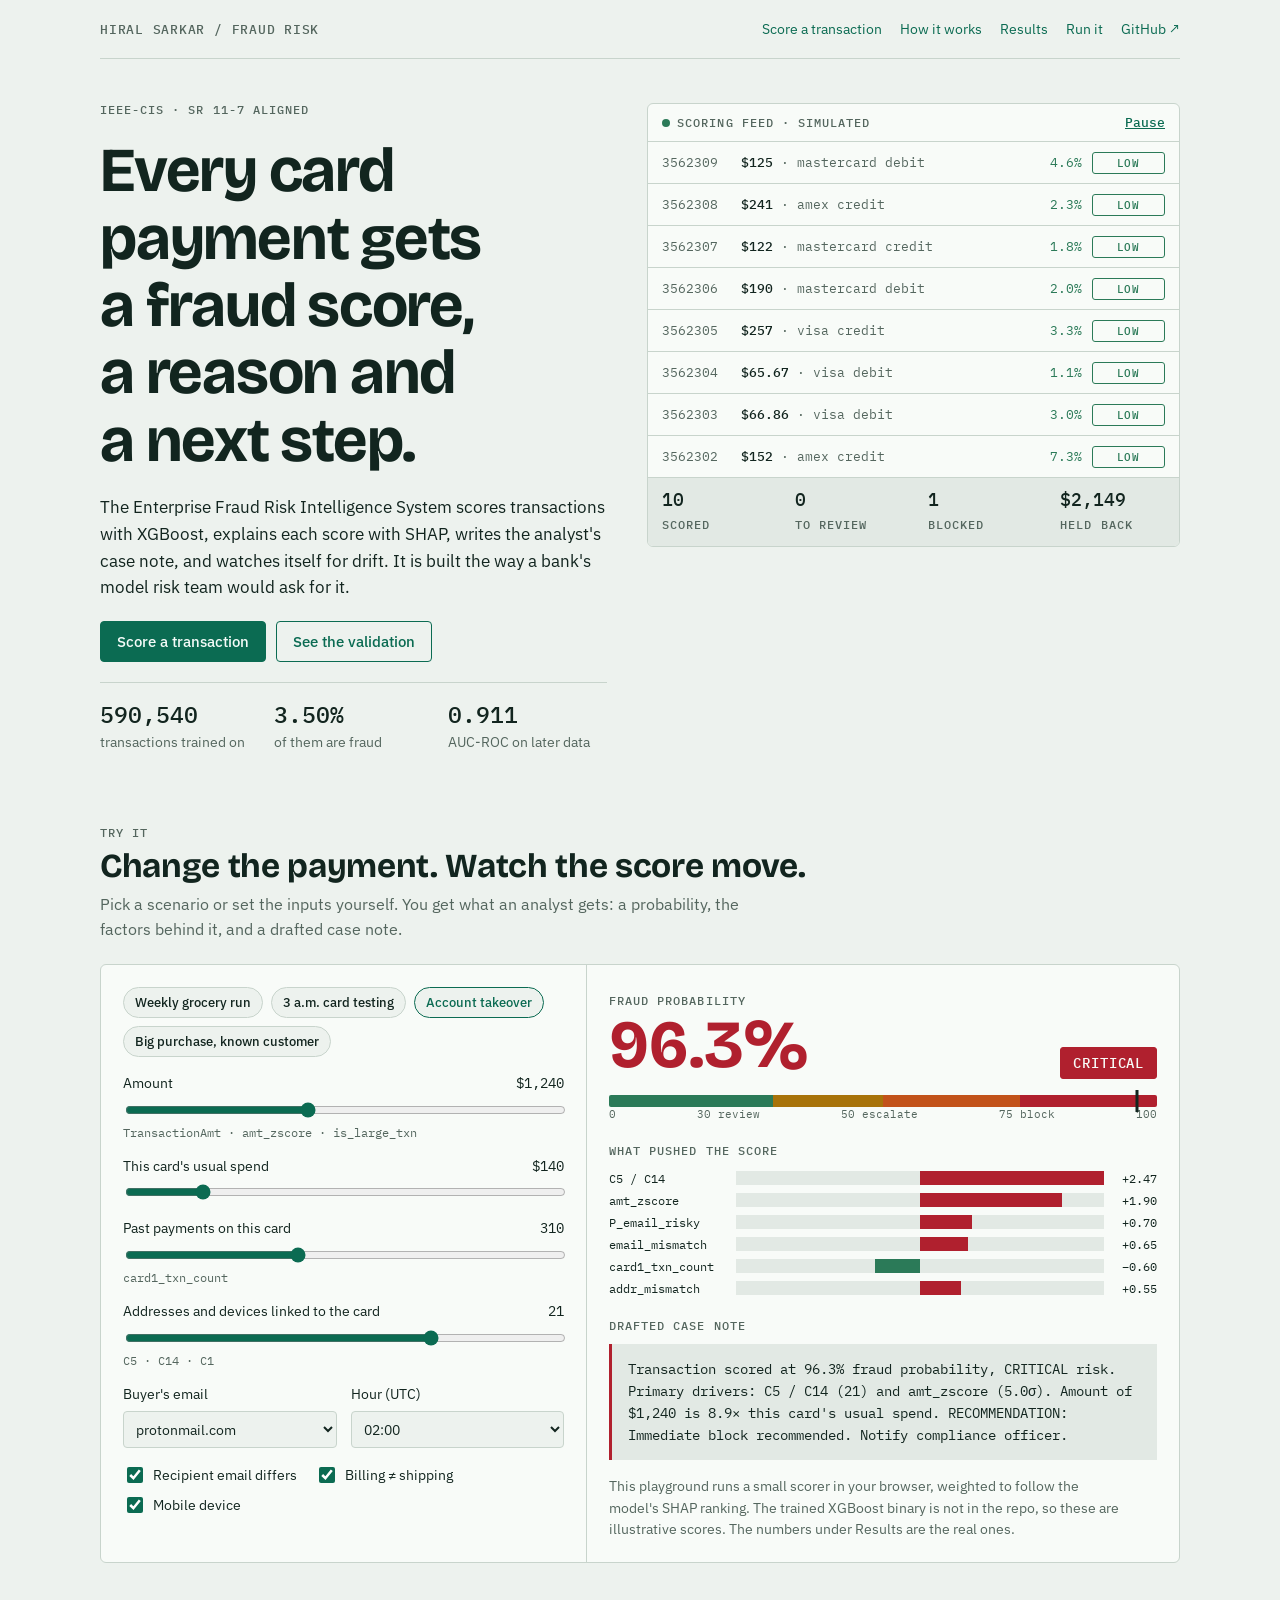
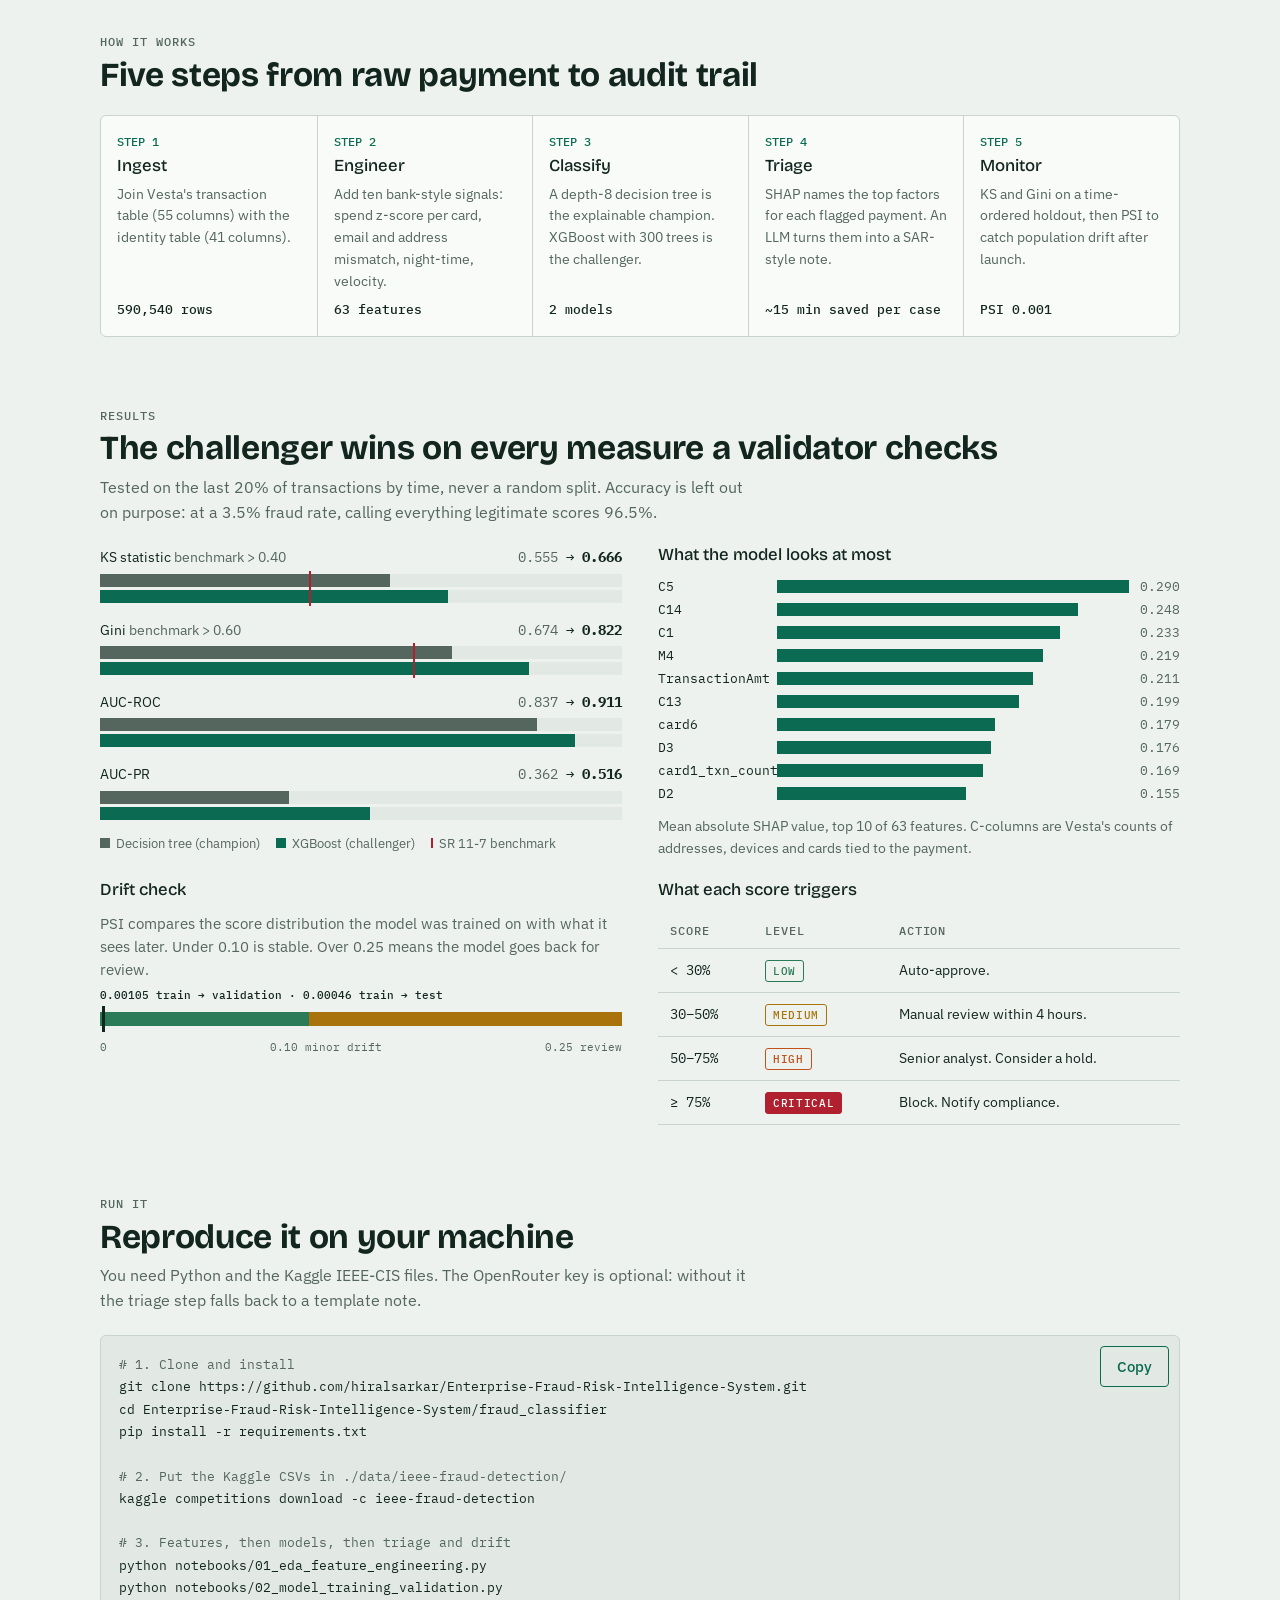
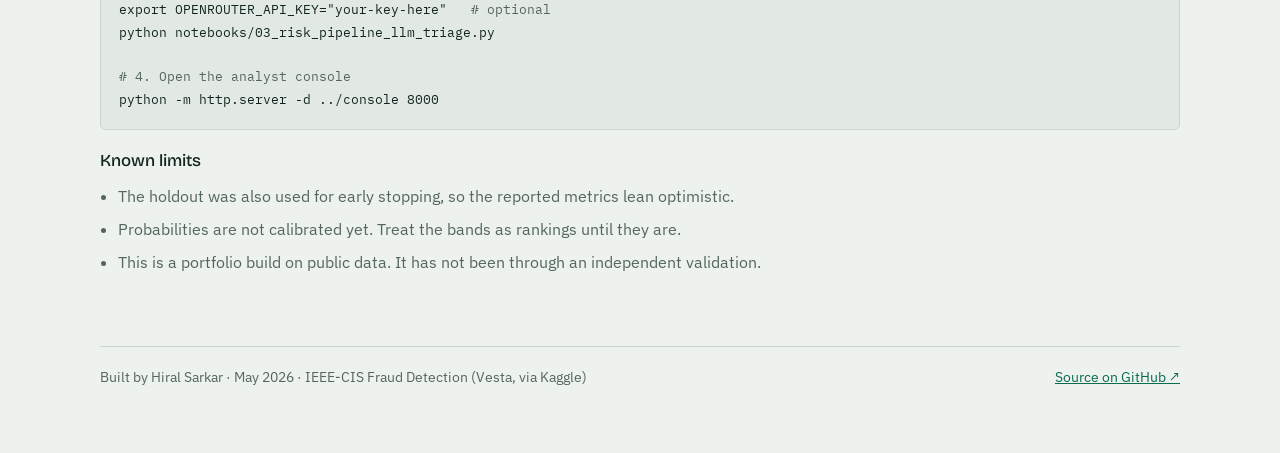
==== docs/index.html @ e35edb9e "Add showcase site and rewrite README Add docs/index.html: a static showcase with a live scoring feed" ====
<!doctype html>
<html lang="en">
<head>
<meta charset="utf-8">
<meta name="viewport" content="width=device-width, initial-scale=1">
<title>Fraud Risk Intelligence System</title>
<meta name="description" content="A fraud detection pipeline on the IEEE-CIS dataset: XGBoost scoring, SHAP explanations, drafted case notes and drift monitoring, built to SR 11-7 standards.">
<link rel="stylesheet" href="https://fonts.googleapis.com/css2?family=Bricolage+Grotesque:opsz,wght@12..96,500;12..96,700&family=IBM+Plex+Sans:wght@400;500;600&family=IBM+Plex+Mono:wght@400;500&display=swap">
<style>
html{-webkit-text-size-adjust:100%}body{margin:0}img{max-width:100%}[hidden]{display:none!important}
/* Layout: security-paper ground, a live scoring feed as the hero, then one long column of working sections. */
:root{
  --bg:#edf2ee; --surface:#f8fbf8; --sunk:#e2e9e4; --ink:#12251f; --muted:#54665e; --line:#c8d4cc;
  --accent:#0b6b52; --on-accent:#f4fbf8;
  --low:#2b7a58; --med:#a8730a; --high:#c2521a; --crit:#b0202e;
  --display:"Bricolage Grotesque","IBM Plex Sans",system-ui,sans-serif;
  --body:"IBM Plex Sans",system-ui,-apple-system,"Segoe UI",sans-serif;
  --mono:"IBM Plex Mono",ui-monospace,SFMono-Regular,Menlo,monospace;
}
@media (prefers-color-scheme: dark){:root:not([data-theme="light"]){
  --bg:#0d1916; --surface:#14231e; --sunk:#0a1411; --ink:#e3ece7; --muted:#93a69d; --line:#2a3d36;
  --accent:#4fc9a1; --on-accent:#06231a; --low:#5fc596; --med:#e0b043; --high:#f08a4b; --crit:#f2666f; color-scheme:dark}}
:root[data-theme="dark"]{
  --bg:#0d1916; --surface:#14231e; --sunk:#0a1411; --ink:#e3ece7; --muted:#93a69d; --line:#2a3d36;
  --accent:#4fc9a1; --on-accent:#06231a; --low:#5fc596; --med:#e0b043; --high:#f08a4b; --crit:#f2666f; color-scheme:dark}

*{box-sizing:border-box}
body{background:var(--bg);color:var(--ink);font:400 16px/1.55 var(--body);
  padding-left:max(16px,env(safe-area-inset-left,0px));padding-right:max(16px,env(safe-area-inset-right,0px));padding-block:0 64px}
.wrap{max-width:1080px;margin:0 auto;display:flex;flex-direction:column;gap:72px}
h1,h2,h3{font-family:var(--display);text-wrap:balance;margin:0;line-height:1.08}
h1{font-size:clamp(2.2rem,5.6vw,3.9rem);font-weight:700;letter-spacing:-.02em}
h2{font-size:clamp(1.5rem,3vw,2.1rem);font-weight:700;letter-spacing:-.01em}
h3{font-size:1.05rem;font-weight:500}
p{margin:0;max-width:65ch}
a{color:var(--accent)}
:focus-visible{outline:2px solid var(--accent);outline-offset:2px}
.mono,.num{font-family:var(--mono);font-variant-numeric:tabular-nums}
.label{font:500 .72rem/1.2 var(--mono);letter-spacing:.09em;text-transform:uppercase;color:var(--muted)}
.muted{color:var(--muted)}
.note{font-size:.86rem;color:var(--muted)}
section{display:flex;flex-direction:column;gap:22px}
.head{display:flex;flex-direction:column;gap:8px}

nav{display:flex;flex-wrap:wrap;gap:8px 20px;align-items:center;justify-content:space-between;padding-block:18px;border-bottom:1px solid var(--line)}
nav .links{display:flex;flex-wrap:wrap;gap:4px 18px;font-size:.9rem}
nav a{text-decoration:none}
nav a:hover{text-decoration:underline}
.brand{font:500 .8rem var(--mono);letter-spacing:.06em;color:var(--muted)}

.hero{display:grid;grid-template-columns:minmax(0,1fr) minmax(0,1.05fr);gap:40px;align-items:start;padding-top:44px}
.hero-copy{display:flex;flex-direction:column;gap:20px}
.hero-copy p{font-size:1.08rem}
.facts{display:grid;grid-template-columns:repeat(3,minmax(0,1fr));gap:14px;border-top:1px solid var(--line);padding-top:16px}
.facts b{display:block;font:500 1.45rem var(--mono);font-variant-numeric:tabular-nums}
.btns{display:flex;flex-wrap:wrap;gap:10px}
.btn{font:500 .92rem var(--body);padding:10px 16px;border-radius:4px;border:1px solid var(--accent);background:var(--accent);color:var(--on-accent);cursor:pointer;text-decoration:none}
.btn.ghost{background:transparent;color:var(--accent)}
.btn:hover{filter:brightness(1.08)}

.feed{background:var(--surface);border:1px solid var(--line);border-radius:6px;overflow:hidden}
.feed-top{display:flex;justify-content:space-between;align-items:center;gap:10px;padding:10px 14px;border-bottom:1px solid var(--line);flex-wrap:wrap}
.live{display:inline-flex;align-items:center;gap:7px}
.dot{width:8px;height:8px;border-radius:50%;background:var(--low)}
.feed.running .dot{animation:pulse 1.4s infinite}
@keyframes pulse{50%{opacity:.25}}
.linkbtn{background:none;border:0;padding:0;color:var(--accent);font:500 .82rem var(--mono);cursor:pointer;text-decoration:underline}
.rows{list-style:none;margin:0;padding:0;height:336px;overflow:hidden}
.row{display:grid;grid-template-columns:5.2em minmax(0,1fr) 4.6em 5.6em;gap:10px;align-items:center;padding:0 14px;height:42px;border-bottom:1px solid var(--line);font:400 .82rem var(--mono);font-variant-numeric:tabular-nums}
.row.new{animation:drop .35s ease-out}
@keyframes drop{from{opacity:0;transform:translateY(-10px)}}
.row .what{white-space:nowrap;overflow:hidden;text-overflow:ellipsis;color:var(--muted)}
.row .what b{color:var(--ink);font-weight:500}
.row .p{text-align:right}
.pill{display:inline-block;font:500 .68rem var(--mono);letter-spacing:.06em;padding:3px 7px;border-radius:3px;border:1px solid currentColor;text-align:center}
.LOW{color:var(--low)}.MEDIUM{color:var(--med)}.HIGH{color:var(--high)}.CRITICAL{color:var(--crit)}
.pill.CRITICAL{background:var(--crit);color:var(--surface);border-color:var(--crit)}
.tally{display:grid;grid-template-columns:repeat(4,minmax(0,1fr));background:var(--sunk)}
.tally div{padding:10px 14px}
.tally b{display:block;font:500 1.1rem var(--mono);font-variant-numeric:tabular-nums}

.lab{display:grid;grid-template-columns:minmax(0,.9fr) minmax(0,1.1fr);gap:0;background:var(--surface);border:1px solid var(--line);border-radius:6px}
.lab>div{padding:22px;display:flex;flex-direction:column;gap:16px;min-width:0}
.lab .out{border-left:1px solid var(--line)}
.presets{display:flex;flex-wrap:wrap;gap:8px}
.chip{font:500 .8rem var(--body);padding:6px 11px;border-radius:99px;border:1px solid var(--line);background:var(--bg);color:var(--ink);cursor:pointer}
.chip:hover,.chip[aria-pressed="true"]{border-color:var(--accent);color:var(--accent)}
.field{display:flex;flex-direction:column;gap:5px}
.field .top{display:flex;justify-content:space-between;gap:8px;font-size:.88rem}
.field code{font:400 .72rem var(--mono);color:var(--muted)}
input[type=range]{width:100%;accent-color:var(--accent)}
select{font:400 .9rem var(--body);padding:7px 8px;border:1px solid var(--line);border-radius:4px;background:var(--bg);color:var(--ink);width:100%}
.two{display:grid;grid-template-columns:repeat(2,minmax(0,1fr));gap:14px}
.checks{display:flex;flex-wrap:wrap;gap:8px 18px;font-size:.9rem}
.checks label{display:flex;gap:7px;align-items:center}
.checks input{accent-color:var(--accent);width:16px;height:16px}

.verdict{display:flex;align-items:flex-end;justify-content:space-between;gap:12px;flex-wrap:wrap}
.score{font:700 clamp(2.8rem,7vw,4.2rem)/1 var(--display);font-variant-numeric:tabular-nums}
.meter{position:relative;height:12px;border-radius:2px;background:linear-gradient(90deg,var(--low) 0 30%,var(--med) 30% 50%,var(--high) 50% 75%,var(--crit) 75%)}
.meter i{position:absolute;top:-5px;width:3px;height:22px;background:var(--ink);transform:translateX(-50%);transition:left .3s}
.scale{display:flex;justify-content:space-between;font:400 .68rem var(--mono);color:var(--muted)}
.drivers{display:flex;flex-direction:column;gap:6px}
.drv{display:grid;grid-template-columns:9.5em minmax(0,1fr) 3.6em;gap:8px;align-items:center;font:400 .78rem var(--mono)}
.drv .track{display:grid;grid-template-columns:1fr 1fr;height:14px;background:var(--sunk)}
.drv .neg{justify-self:end;background:var(--low);height:100%}
.drv .pos{grid-column:2;background:var(--crit);height:100%}
.drv .v{text-align:right;font-variant-numeric:tabular-nums}
.sar{background:var(--sunk);border-left:3px solid currentColor;padding:14px 16px;font:400 .86rem/1.6 var(--mono)}
.sar span{color:var(--ink)}

.steps{display:grid;grid-template-columns:repeat(5,minmax(0,1fr));border:1px solid var(--line);border-radius:6px;background:var(--surface);list-style:none;margin:0;padding:0}
.steps li{padding:18px 16px;display:flex;flex-direction:column;gap:8px;border-left:1px solid var(--line);min-width:0}
.steps li:first-child{border-left:0}
.steps .n{font:500 .75rem var(--mono);color:var(--accent)}
.steps p{font-size:.88rem;color:var(--muted)}
.steps .k{font:500 .8rem var(--mono);margin-top:auto}

.grid2{display:grid;grid-template-columns:repeat(2,minmax(0,1fr));gap:36px}
.panel{display:flex;flex-direction:column;gap:14px;min-width:0}
.metric{display:flex;flex-direction:column;gap:5px}
.metric .top{display:flex;justify-content:space-between;font-size:.9rem;gap:8px}
.bar{position:relative;height:13px;background:var(--sunk)}
.bar>span{position:absolute;inset:0 auto 0 0}
.bar .ch{background:var(--muted)}
.bar .xg{background:var(--accent)}
.bar .bm{position:absolute;top:-3px;bottom:-3px;width:2px;background:var(--crit)}
.pair{display:flex;flex-direction:column;gap:3px}
.legend{display:flex;flex-wrap:wrap;gap:6px 16px;font-size:.8rem;color:var(--muted)}
.legend i{display:inline-block;width:10px;height:10px;margin-right:6px}
.shap{display:grid;grid-template-columns:8.5em minmax(0,1fr) 3.2em;gap:6px 10px;align-items:center;font:400 .8rem var(--mono)}
.shap .b{height:13px;background:var(--accent)}
.shap .v{text-align:right;font-variant-numeric:tabular-nums;color:var(--muted)}
.psi{position:relative;height:14px;background:linear-gradient(90deg,var(--low) 0 40%,var(--med) 40% 100%);margin-top:16px}
.psi i{position:absolute;top:-6px;width:3px;height:26px;background:var(--ink)}
.psi em{position:absolute;top:-24px;font:500 .7rem var(--mono);font-style:normal;white-space:nowrap}

.tablewrap{overflow-x:auto}
table{border-collapse:collapse;width:100%;font-size:.9rem;min-width:520px}
th,td{text-align:left;padding:10px 12px;border-bottom:1px solid var(--line);vertical-align:top}
th{font:500 .72rem var(--mono);letter-spacing:.08em;text-transform:uppercase;color:var(--muted)}

.code{position:relative;background:var(--sunk);border:1px solid var(--line);border-radius:6px}
.code pre{margin:0;padding:18px;overflow-x:auto;font:400 .82rem/1.7 var(--mono)}
.code .c{color:var(--muted)}
.code button{position:absolute;top:10px;right:10px}
.limits{margin:0;padding-left:1.1em;display:flex;flex-direction:column;gap:8px;max-width:70ch}
footer{border-top:1px solid var(--line);padding-top:20px;font-size:.86rem;color:var(--muted);display:flex;flex-wrap:wrap;gap:8px 24px;justify-content:space-between}

@media (max-width:820px){
  .hero,.lab,.grid2{grid-template-columns:minmax(0,1fr)}
  .lab .out{border-left:0;border-top:1px solid var(--line)}
  .steps{grid-template-columns:minmax(0,1fr)}
  .steps li{border-left:0;border-top:1px solid var(--line)}
  .steps li:first-child{border-top:0}
  .wrap{gap:56px}
}
@media (max-width:460px){
  .row{grid-template-columns:minmax(0,1fr) 3.6em 5.4em}.row .id{display:none}
  .tally{grid-template-columns:repeat(2,minmax(0,1fr))}
  .two{grid-template-columns:minmax(0,1fr)}
  .drv{grid-template-columns:7.2em minmax(0,1fr) 3.2em}
}
@media (prefers-reduced-motion:reduce){*{animation:none!important;transition:none!important}}
</style>
</head>
<body>

<div class="wrap">
<div>
<nav>
  <span class="brand">HIRAL SARKAR / FRAUD RISK</span>
  <span class="links"><a href="#try">Score a transaction</a><a href="#how">How it works</a><a href="#results">Results</a><a href="#run">Run it</a><a href="https://github.com/hiralsarkar/Enterprise-Fraud-Risk-Intelligence-System" target="_blank" rel="noopener">GitHub ↗</a></span>
</nav>

<header class="hero">
  <div class="hero-copy">
    <span class="label">IEEE-CIS · SR 11-7 aligned</span>
    <h1>Every card payment gets a fraud score, a reason and a next step.</h1>
    <p>The Enterprise Fraud Risk Intelligence System scores transactions with XGBoost, explains each score with SHAP, writes the analyst's case note, and watches itself for drift. It is built the way a bank's model risk team would ask for it.</p>
    <div class="btns"><a class="btn" href="#try">Score a transaction</a><a class="btn ghost" href="#results">See the validation</a></div>
    <div class="facts">
      <div><b>590,540</b><span class="note">transactions trained on</span></div>
      <div><b>3.50%</b><span class="note">of them are fraud</span></div>
      <div><b>0.911</b><span class="note">AUC-ROC on later data</span></div>
    </div>
  </div>

  <div class="feed" id="feed" aria-label="Simulated live transaction feed">
    <div class="feed-top">
      <span class="live label"><span class="dot"></span>Scoring feed · simulated</span>
      <button class="linkbtn" id="feedToggle" type="button">Pause</button>
    </div>
    <ul class="rows" id="rows"></ul>
    <div class="tally">
      <div><b id="tScored">0</b><span class="label">Scored</span></div>
      <div><b id="tReview">0</b><span class="label">To review</span></div>
      <div><b id="tBlocked">0</b><span class="label">Blocked</span></div>
      <div><b id="tSaved">$0</b><span class="label">Held back</span></div>
    </div>
  </div>
</header>
</div>

<section id="try">
  <div class="head">
    <span class="label">Try it</span>
    <h2>Change the payment. Watch the score move.</h2>
    <p class="muted">Pick a scenario or set the inputs yourself. You get what an analyst gets: a probability, the factors behind it, and a drafted case note.</p>
  </div>
  <div class="lab">
    <div>
      <div class="presets" id="presets">
        <button class="chip" type="button" data-p="grocery">Weekly grocery run</button>
        <button class="chip" type="button" data-p="testing">3 a.m. card testing</button>
        <button class="chip" type="button" data-p="takeover">Account takeover</button>
        <button class="chip" type="button" data-p="travel">Big purchase, known customer</button>
      </div>
      <div class="field">
        <div class="top"><label for="amt">Amount</label><span class="num" id="amtV"></span></div>
        <input type="range" id="amt" min="5" max="3000" step="5">
        <code>TransactionAmt · amt_zscore · is_large_txn</code>
      </div>
      <div class="field">
        <div class="top"><label for="avg">This card's usual spend</label><span class="num" id="avgV"></span></div>
        <input type="range" id="avg" min="10" max="800" step="5">
      </div>
      <div class="field">
        <div class="top"><label for="hist">Past payments on this card</label><span class="num" id="histV"></span></div>
        <input type="range" id="hist" min="0" max="800" step="1">
        <code>card1_txn_count</code>
      </div>
      <div class="field">
        <div class="top"><label for="cnt">Addresses and devices linked to the card</label><span class="num" id="cntV"></span></div>
        <input type="range" id="cnt" min="0" max="30" step="1">
        <code>C5 · C14 · C1</code>
      </div>
      <div class="two">
        <div class="field"><label for="email" class="top">Buyer's email</label>
          <select id="email"><option value="isp">comcast.net</option><option value="free">gmail.com</option><option value="anon">anonymous.com</option><option value="proton">protonmail.com</option></select></div>
        <div class="field"><label for="hour" class="top">Hour (UTC)</label>
          <select id="hour"></select></div>
      </div>
      <div class="checks">
        <label><input type="checkbox" id="emis"> Recipient email differs</label>
        <label><input type="checkbox" id="addr"> Billing ≠ shipping</label>
        <label><input type="checkbox" id="mob"> Mobile device</label>
      </div>
    </div>
    <div class="out" aria-live="polite">
      <div class="verdict">
        <div><span class="label">Fraud probability</span><div class="score" id="score"></div></div>
        <span class="pill" id="level" style="font-size:.85rem;padding:6px 12px"></span>
      </div>
      <div>
        <div class="meter"><i id="needle"></i></div>
        <div class="scale"><span>0</span><span>30 review</span><span>50 escalate</span><span>75 block</span><span>100</span></div>
      </div>
      <div>
        <span class="label">What pushed the score</span>
        <div class="drivers" id="drivers" style="margin-top:8px"></div>
      </div>
      <div>
        <span class="label">Drafted case note</span>
        <div class="sar" id="sar" style="margin-top:8px"></div>
      </div>
      <p class="note">This playground runs a small scorer in your browser, weighted to follow the model's SHAP ranking. The trained XGBoost binary is not in the repo, so these are illustrative scores. The numbers under Results are the real ones.</p>
    </div>
  </div>
</section>

<section id="how">
  <div class="head"><span class="label">How it works</span><h2>Five steps from raw payment to audit trail</h2></div>
  <ol class="steps">
    <li><span class="n">STEP 1</span><h3>Ingest</h3><p>Join Vesta's transaction table (55 columns) with the identity table (41 columns).</p><span class="k">590,540 rows</span></li>
    <li><span class="n">STEP 2</span><h3>Engineer</h3><p>Add ten bank-style signals: spend z-score per card, email and address mismatch, night-time, velocity.</p><span class="k">63 features</span></li>
    <li><span class="n">STEP 3</span><h3>Classify</h3><p>A depth-8 decision tree is the explainable champion. XGBoost with 300 trees is the challenger.</p><span class="k">2 models</span></li>
    <li><span class="n">STEP 4</span><h3>Triage</h3><p>SHAP names the top factors for each flagged payment. An LLM turns them into a SAR-style note.</p><span class="k">~15 min saved per case</span></li>
    <li><span class="n">STEP 5</span><h3>Monitor</h3><p>KS and Gini on a time-ordered holdout, then PSI to catch population drift after launch.</p><span class="k">PSI 0.001</span></li>
  </ol>
</section>

<section id="results">
  <div class="head">
    <span class="label">Results</span>
    <h2>The challenger wins on every measure a validator checks</h2>
    <p class="muted">Tested on the last 20% of transactions by time, never a random split. Accuracy is left out on purpose: at a 3.5% fraud rate, calling everything legitimate scores 96.5%.</p>
  </div>
  <div class="grid2">
    <div class="panel">
      <div id="metrics" style="display:flex;flex-direction:column;gap:16px"></div>
      <div class="legend"><span><i style="background:var(--muted)"></i>Decision tree (champion)</span><span><i style="background:var(--accent)"></i>XGBoost (challenger)</span><span><i style="background:var(--crit);width:2px"></i>SR 11-7 benchmark</span></div>
    </div>
    <div class="panel">
      <h3>What the model looks at most</h3>
      <div class="shap" id="shap"></div>
      <p class="note">Mean absolute SHAP value, top 10 of 63 features. C-columns are Vesta's counts of addresses, devices and cards tied to the payment.</p>
    </div>
  </div>
  <div class="grid2">
    <div class="panel">
      <h3>Drift check</h3>
      <p class="muted" style="font-size:.92rem">PSI compares the score distribution the model was trained on with what it sees later. Under 0.10 is stable. Over 0.25 means the model goes back for review.</p>
      <div class="psi"><i style="left:.4%"></i><em style="left:0">0.00105 train → validation · 0.00046 train → test</em></div>
      <div class="scale"><span>0</span><span>0.10 minor drift</span><span>0.25 review</span></div>
    </div>
    <div class="panel">
      <h3>What each score triggers</h3>
      <div class="tablewrap"><table>
        <tr><th>Score</th><th>Level</th><th>Action</th></tr>
        <tr><td class="num">&lt; 30%</td><td><span class="pill LOW">LOW</span></td><td>Auto-approve.</td></tr>
        <tr><td class="num">30–50%</td><td><span class="pill MEDIUM">MEDIUM</span></td><td>Manual review within 4 hours.</td></tr>
        <tr><td class="num">50–75%</td><td><span class="pill HIGH">HIGH</span></td><td>Senior analyst. Consider a hold.</td></tr>
        <tr><td class="num">≥ 75%</td><td><span class="pill CRITICAL">CRITICAL</span></td><td>Block. Notify compliance.</td></tr>
      </table></div>
    </div>
  </div>
</section>

<section id="run">
  <div class="head"><span class="label">Run it</span><h2>Reproduce it on your machine</h2>
    <p class="muted">You need Python and the Kaggle IEEE-CIS files. The OpenRouter key is optional: without it the triage step falls back to a template note.</p></div>
  <div class="code">
    <button class="btn ghost" id="copy" type="button">Copy</button>
<pre id="cmd"><span class="c"># 1. Clone and install</span>
git clone https://github.com/hiralsarkar/Enterprise-Fraud-Risk-Intelligence-System.git
cd Enterprise-Fraud-Risk-Intelligence-System/fraud_classifier
pip install -r requirements.txt

<span class="c"># 2. Put the Kaggle CSVs in ./data/ieee-fraud-detection/</span>
kaggle competitions download -c ieee-fraud-detection

<span class="c"># 3. Features, then models, then triage and drift</span>
python notebooks/01_eda_feature_engineering.py
python notebooks/02_model_training_validation.py
export OPENROUTER_API_KEY="your-key-here"   <span class="c"># optional</span>
python notebooks/03_risk_pipeline_llm_triage.py

<span class="c"># 4. Open the analyst console</span>
python -m http.server -d ../console 8000</pre>
  </div>
  <div class="panel">
    <h3>Known limits</h3>
    <ul class="limits muted">
      <li>The holdout was also used for early stopping, so the reported metrics lean optimistic.</li>
      <li>Probabilities are not calibrated yet. Treat the bands as rankings until they are.</li>
      <li>This is a portfolio build on public data. It has not been through an independent validation.</li>
    </ul>
  </div>
</section>

<footer><span>Built by Hiral Sarkar · May 2026 · IEEE-CIS Fraud Detection (Vesta, via Kaggle)</span><a href="https://github.com/hiralsarkar/Enterprise-Fraud-Risk-Intelligence-System" target="_blank" rel="noopener">Source on GitHub ↗</a></footer>
</div>

<script>
(function(){
const $=id=>document.getElementById(id);
const sig=x=>1/(1+Math.exp(-x));
const level=p=>p<.3?'LOW':p<.5?'MEDIUM':p<.75?'HIGH':'CRITICAL';
const money=n=>'$'+n.toLocaleString('en-US',{minimumFractionDigits:n<100?2:0,maximumFractionDigits:n<100?2:0});
const ACTION={LOW:'Auto-approve transaction.',MEDIUM:'Route to manual review queue within 4 hours.',HIGH:'Escalate to senior analyst. Consider temporary hold.',CRITICAL:'Immediate block recommended. Notify compliance officer.'};

// Demo scorer: additive log-odds contributions, base rate 3.5%.
function score(t){
  const z=Math.max(-1.5,Math.min(5,(t.amt-t.avg)/(t.avg*0.6)));
  const c=[
    ['amt_zscore',z.toFixed(1)+'σ',0.38*z],
    ['is_large_txn',t.amt>500?'1':'0',t.amt>500?0.3:-0.05],
    ['C5 / C14',String(t.cnt),t.cnt<=2?-0.35:0.13*(t.cnt-2)],
    ['card1_txn_count',String(t.hist),t.hist<5?0.75:t.hist<30?0.25:t.hist>200?-0.6:-0.2],
    ['P_email_risky',t.email,{isp:-0.3,free:0.1,anon:0.9,proton:0.7}[t.email]],
    ['email_mismatch',t.emis?'1':'0',t.emis?0.65:-0.05],
    ['addr_mismatch',t.addr?'1':'0',t.addr?0.55:-0.05],
    ['is_night',t.hour<6?'1':'0',t.hour<6?0.45:-0.05],
    ['is_mobile',t.mob?'1':'0',t.mob?0.15:0]
  ];
  const p=sig(-3.3+c.reduce((s,x)=>s+x[2],0));
  return {p,c:c.filter(x=>Math.abs(x[2])>.04).sort((a,b)=>Math.abs(b[2])-Math.abs(a[2]))};
}

// ---------- Playground ----------
const PRE={
  grocery:{amt:85,avg:90,hist:420,cnt:2,email:'isp',hour:17,emis:0,addr:0,mob:0},
  testing:{amt:15,avg:120,hist:2,cnt:14,email:'anon',hour:3,emis:1,addr:0,mob:1},
  takeover:{amt:1240,avg:140,hist:310,cnt:21,email:'proton',hour:2,emis:1,addr:1,mob:1},
  travel:{amt:1650,avg:520,hist:610,cnt:3,email:'isp',hour:14,emis:0,addr:0,mob:0}
};
const hourSel=$('hour');
for(let h=0;h<24;h++){const o=document.createElement('option');o.value=h;o.textContent=String(h).padStart(2,'0')+':00';hourSel.appendChild(o);}
function setForm(v){
  ['amt','avg','hist','cnt','email','hour'].forEach(k=>$(k).value=v[k]);
  ['emis','addr','mob'].forEach(k=>$(k).checked=!!v[k]);
}
function readForm(){
  return {amt:+$('amt').value,avg:+$('avg').value,hist:+$('hist').value,cnt:+$('cnt').value,email:$('email').value,hour:+$('hour').value,emis:$('emis').checked,addr:$('addr').checked,mob:$('mob').checked};
}
const EMAILNAME={isp:'ISP domain',free:'free provider',anon:'anonymous domain',proton:'encrypted provider'};
function render(){
  const t=readForm(),r=score(t),lv=level(r.p);
  $('amtV').textContent=money(t.amt);$('avgV').textContent=money(t.avg);
  $('histV').textContent=t.hist;$('cntV').textContent=t.cnt;
  $('score').textContent=(r.p*100).toFixed(1)+'%';$('score').className='score '+lv;
  $('level').textContent=lv;$('level').className='pill '+lv;
  $('needle').style.left=(r.p*100)+'%';
  const max=Math.max(1,...r.c.map(x=>Math.abs(x[2])));
  $('drivers').innerHTML=r.c.slice(0,6).map(x=>{
    const w=Math.abs(x[2])/max*100;
    return '<div class="drv"><span>'+x[0]+'</span><span class="track">'+(x[2]<0?'<span class="neg" style="width:'+w+'%"></span>':'<span class="pos" style="width:'+w+'%"></span>')+'</span><span class="v">'+(x[2]>0?'+':'−')+Math.abs(x[2]).toFixed(2)+'</span></div>';
  }).join('');
  const up=r.c.filter(x=>x[2]>0),down=r.c.filter(x=>x[2]<0);
  let note='Transaction scored at '+(r.p*100).toFixed(1)+'% fraud probability, '+lv+' risk. ';
  if(up.length) note+='Primary drivers: '+up.slice(0,2).map(x=>x[0]+' ('+(x[0]==='P_email_risky'?EMAILNAME[x[1]]:x[1])+')').join(' and ')+'. ';
  if(t.amt>t.avg*1.5) note+='Amount of '+money(t.amt)+' is '+(t.amt/t.avg).toFixed(1)+'× this card\'s usual spend. ';
  if(down.length&&lv!=='CRITICAL') note+='Mitigating: '+down[0][0]+' ('+down[0][1]+'). ';
  note+='RECOMMENDATION: '+ACTION[lv];
  $('sar').className='sar '+lv;$('sar').innerHTML='<span></span>';$('sar').firstChild.textContent=note;
}
document.querySelectorAll('#try input,#try select').forEach(el=>el.addEventListener('input',()=>{
  document.querySelectorAll('#presets .chip').forEach(c=>c.setAttribute('aria-pressed','false'));render();}));
$('presets').addEventListener('click',e=>{
  const b=e.target.closest('.chip');if(!b)return;
  document.querySelectorAll('#presets .chip').forEach(c=>c.setAttribute('aria-pressed',c===b?'true':'false'));
  setForm(PRE[b.dataset.p]);render();
});
setForm(PRE.takeover);document.querySelector('[data-p="takeover"]').setAttribute('aria-pressed','true');render();

// ---------- Live feed ----------
const rnd=(a,b)=>a+Math.random()*(b-a),pick=a=>a[Math.floor(Math.random()*a.length)];
const CARDS=['visa debit','visa credit','mastercard credit','mastercard debit','discover credit','amex credit'];
let nextId=3562300,tally={s:0,r:0,b:0,h:0};
function randomTxn(){
  const bad=Math.random()<0.16,avg=Math.round(rnd(30,300));
  return bad
    ?{amt:Math.round(pick([rnd(5,25),rnd(400,2200)])),avg,hist:Math.round(rnd(0,40)),cnt:Math.round(rnd(5,26)),email:pick(['anon','proton','free']),hour:Math.floor(rnd(0,8)),emis:Math.random()<.7,addr:Math.random()<.5,mob:Math.random()<.7}
    :{amt:Math.round(avg*rnd(.4,1.7)*100)/100,avg,hist:Math.round(rnd(20,700)),cnt:Math.round(rnd(0,4)),email:pick(['isp','free','free','isp']),hour:Math.floor(rnd(7,23)),emis:Math.random()<.06,addr:Math.random()<.08,mob:Math.random()<.45};
}
const rows=$('rows');
function addRow(animate){
  const t=randomTxn(),p=score(t).p,lv=level(p),li=document.createElement('li');
  li.className='row'+(animate?' new':'');
  li.innerHTML='<span class="id muted">'+(nextId++)+'</span><span class="what"><b>'+money(t.amt)+'</b> · '+pick(CARDS)+'</span><span class="p '+lv+'">'+(p*100).toFixed(1)+'%</span><span class="pill '+lv+'">'+lv+'</span>';
  rows.prepend(li);while(rows.children.length>8)rows.lastChild.remove();
  tally.s++;if(lv==='MEDIUM'||lv==='HIGH')tally.r++;if(lv==='CRITICAL'){tally.b++;tally.h+=t.amt;}
  $('tScored').textContent=tally.s;$('tReview').textContent=tally.r;$('tBlocked').textContent=tally.b;$('tSaved').textContent='$'+Math.round(tally.h).toLocaleString('en-US');
}
for(let i=0;i<8;i++)addRow(false);
let timer=null;const feed=$('feed'),tog=$('feedToggle');
function run(on){
  clearInterval(timer);timer=on?setInterval(()=>addRow(true),1300):null;
  feed.classList.toggle('running',on);tog.textContent=on?'Pause':'Resume';
}
tog.addEventListener('click',()=>run(!timer));
run(!matchMedia('(prefers-reduced-motion: reduce)').matches);
document.addEventListener('visibilitychange',()=>{if(document.hidden&&timer){run(false);tog.dataset.auto='1';}else if(!document.hidden&&tog.dataset.auto){delete tog.dataset.auto;run(true);}});

// ---------- Results (values from fraud_classifier/outputs) ----------
const M=[['KS statistic',.5554,.6663,.40,'benchmark > 0.40'],['Gini',.6738,.8218,.60,'benchmark > 0.60'],['AUC-ROC',.8369,.9109,null,''],['AUC-PR',.3625,.5164,null,'']];
$('metrics').innerHTML=M.map(m=>'<div class="metric"><div class="top"><span>'+m[0]+' <span class="note">'+m[4]+'</span></span><span class="num"><span class="muted">'+m[1].toFixed(3)+'</span> → <b>'+m[2].toFixed(3)+'</b></span></div><div class="pair"><div class="bar"><span class="ch" style="width:'+m[1]*100+'%"></span>'+(m[3]?'<i class="bm" style="left:'+m[3]*100+'%"></i>':'')+'</div><div class="bar"><span class="xg" style="width:'+m[2]*100+'%"></span>'+(m[3]?'<i class="bm" style="left:'+m[3]*100+'%"></i>':'')+'</div></div></div>').join('');
const S=[['C5',.2896],['C14',.2478],['C1',.2329],['M4',.2186],['TransactionAmt',.2109],['C13',.1993],['card6',.1790],['D3',.1762],['card1_txn_count',.1694],['D2',.1554]];
$('shap').innerHTML=S.map(s=>'<span>'+s[0]+'</span><span><span class="b" style="display:block;width:'+s[1]/.2896*100+'%"></span></span><span class="v">'+s[1].toFixed(3)+'</span>').join('');

// ---------- Copy ----------
$('copy').addEventListener('click',()=>{
  const el=$('cmd'),done=()=>{$('copy').textContent='Copied';setTimeout(()=>$('copy').textContent='Copy',1500);};
  const fallback=()=>{const r=document.createRange();r.selectNodeContents(el);const s=getSelection();s.removeAllRanges();s.addRange(r);$('copy').textContent='Selected';};
  try{navigator.clipboard.writeText(el.textContent).then(done,fallback);}catch(e){fallback();}
});
})();
</script>
</body>
</html>
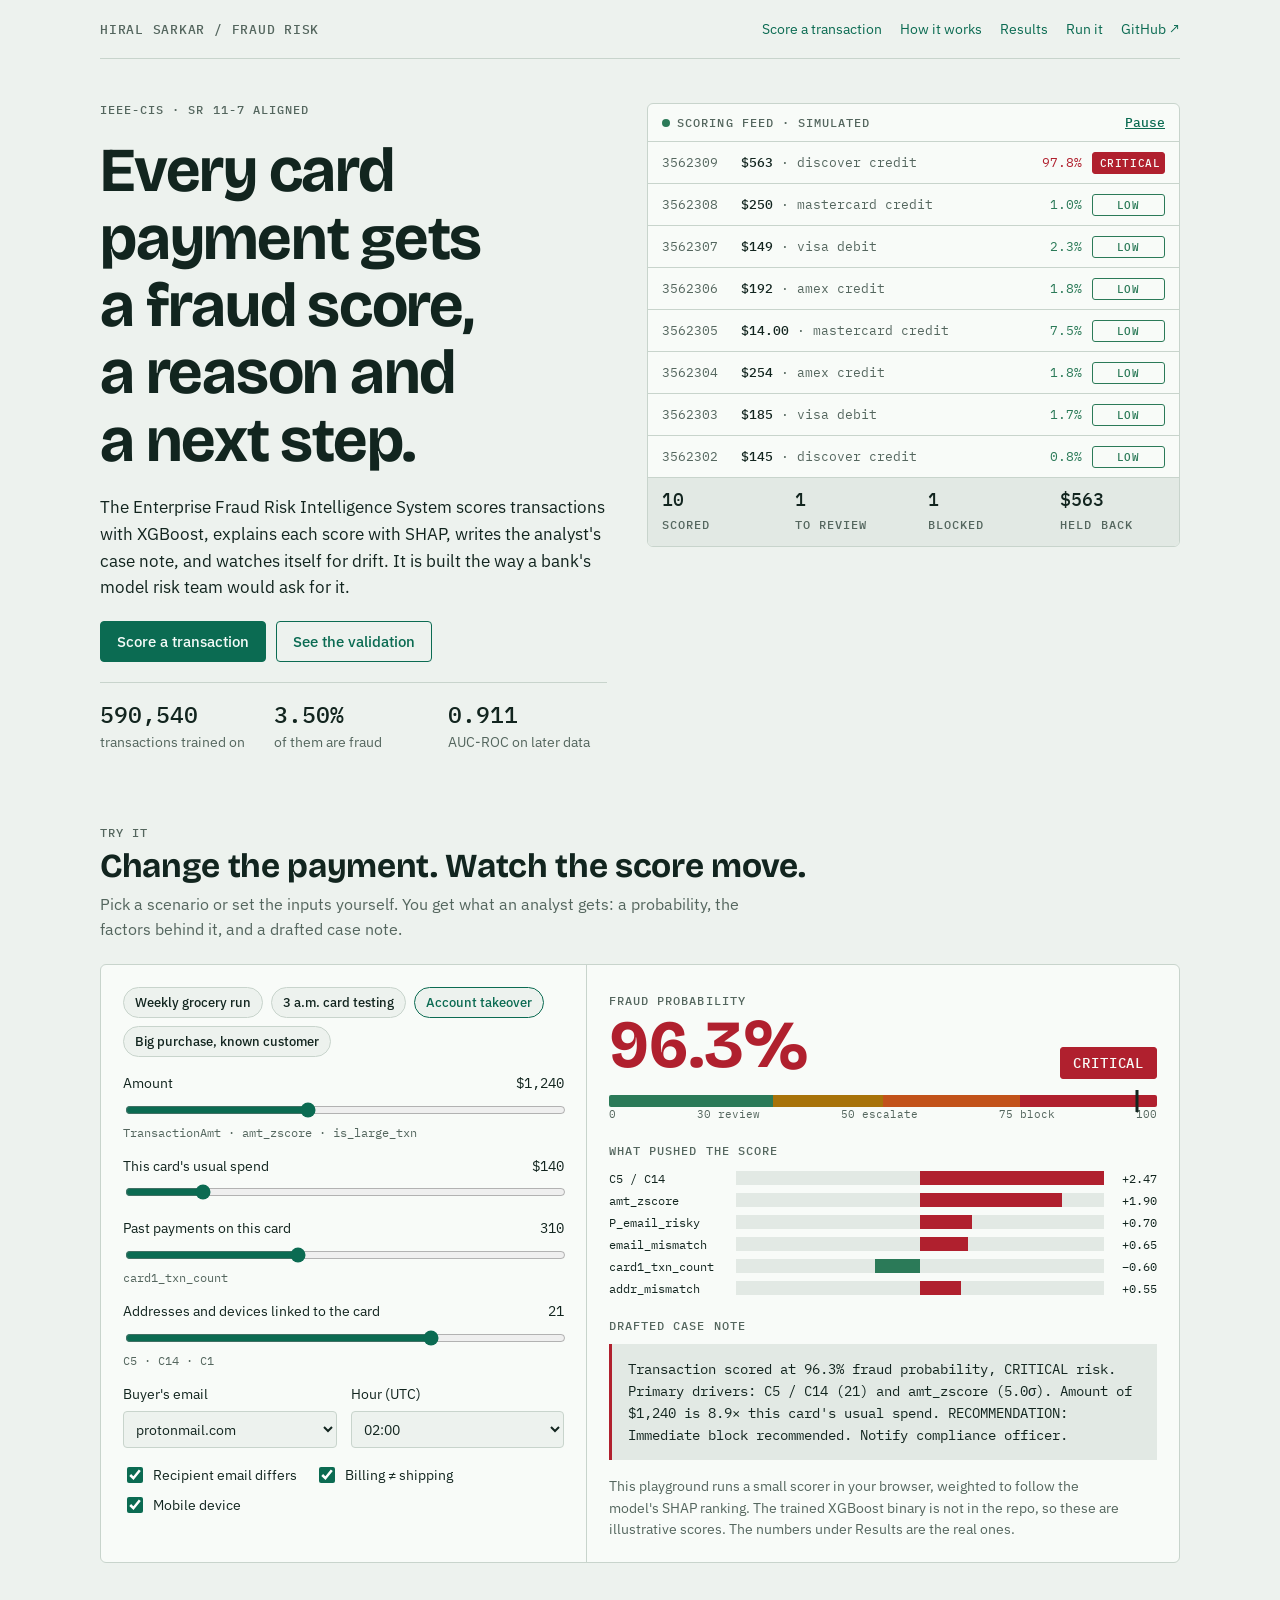
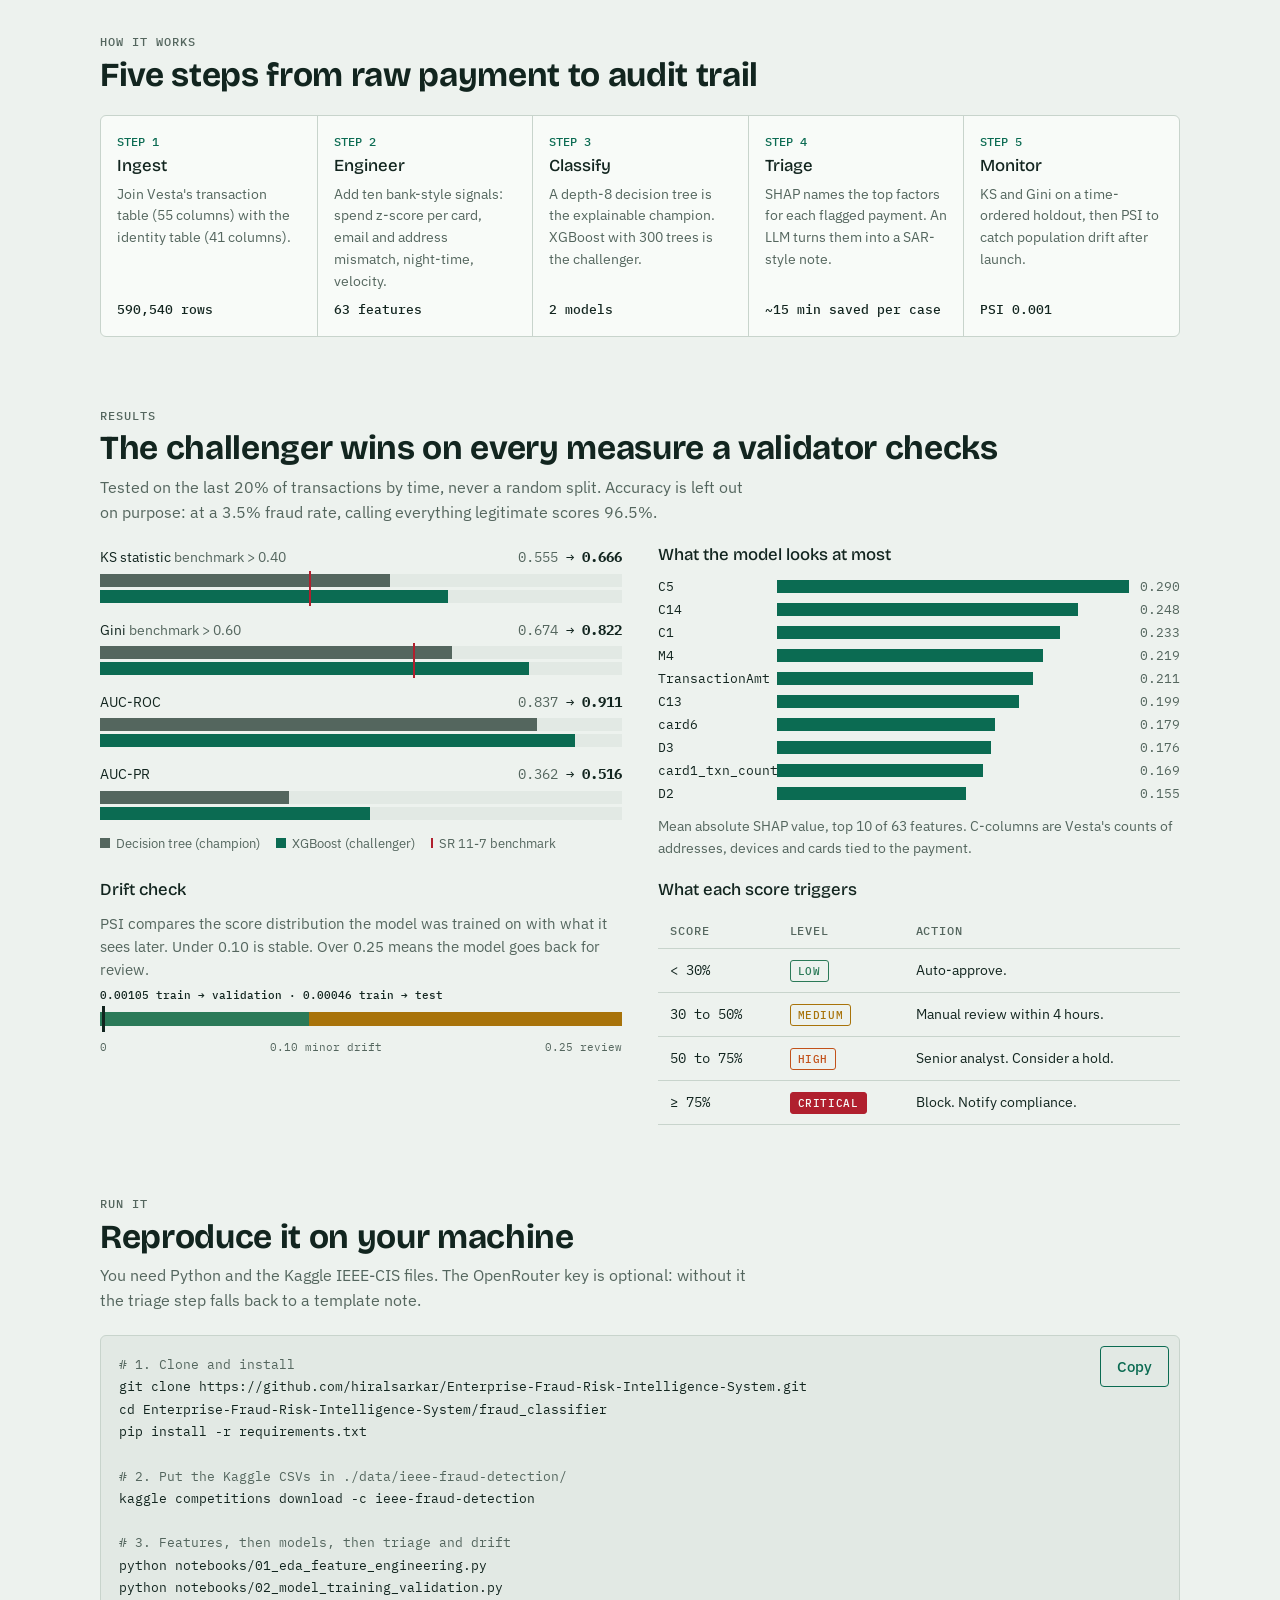
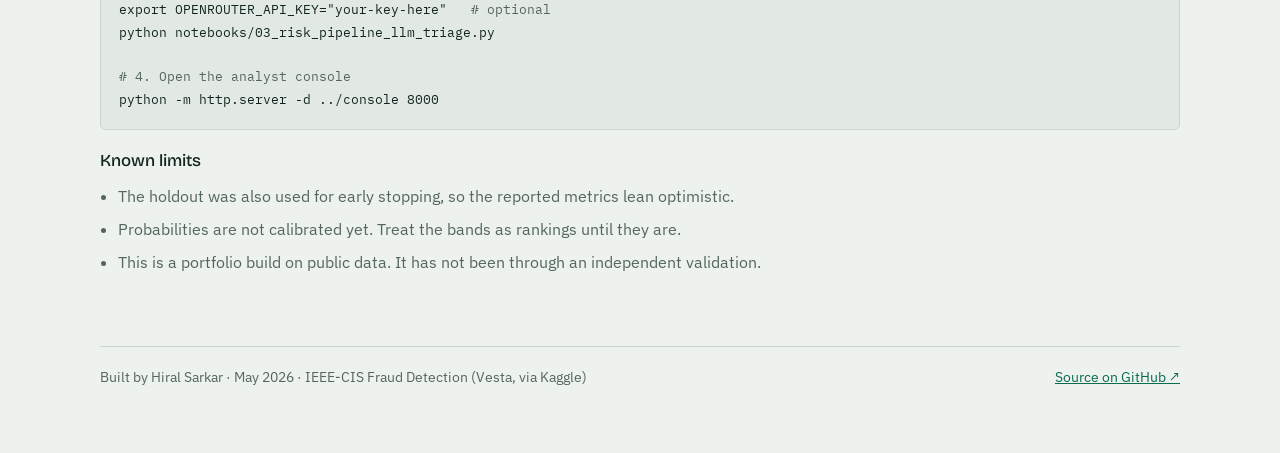
==== commit de0a4287: "Spell out score ranges in the risk band table" ====
--- a/docs/index.html
+++ b/docs/index.html
@@ -309,8 +309,8 @@
       <div class="tablewrap"><table>
         <tr><th>Score</th><th>Level</th><th>Action</th></tr>
         <tr><td class="num">&lt; 30%</td><td><span class="pill LOW">LOW</span></td><td>Auto-approve.</td></tr>
-        <tr><td class="num">30–50%</td><td><span class="pill MEDIUM">MEDIUM</span></td><td>Manual review within 4 hours.</td></tr>
-        <tr><td class="num">50–75%</td><td><span class="pill HIGH">HIGH</span></td><td>Senior analyst. Consider a hold.</td></tr>
+        <tr><td class="num">30 to 50%</td><td><span class="pill MEDIUM">MEDIUM</span></td><td>Manual review within 4 hours.</td></tr>
+        <tr><td class="num">50 to 75%</td><td><span class="pill HIGH">HIGH</span></td><td>Senior analyst. Consider a hold.</td></tr>
         <tr><td class="num">≥ 75%</td><td><span class="pill CRITICAL">CRITICAL</span></td><td>Block. Notify compliance.</td></tr>
       </table></div>
     </div>
